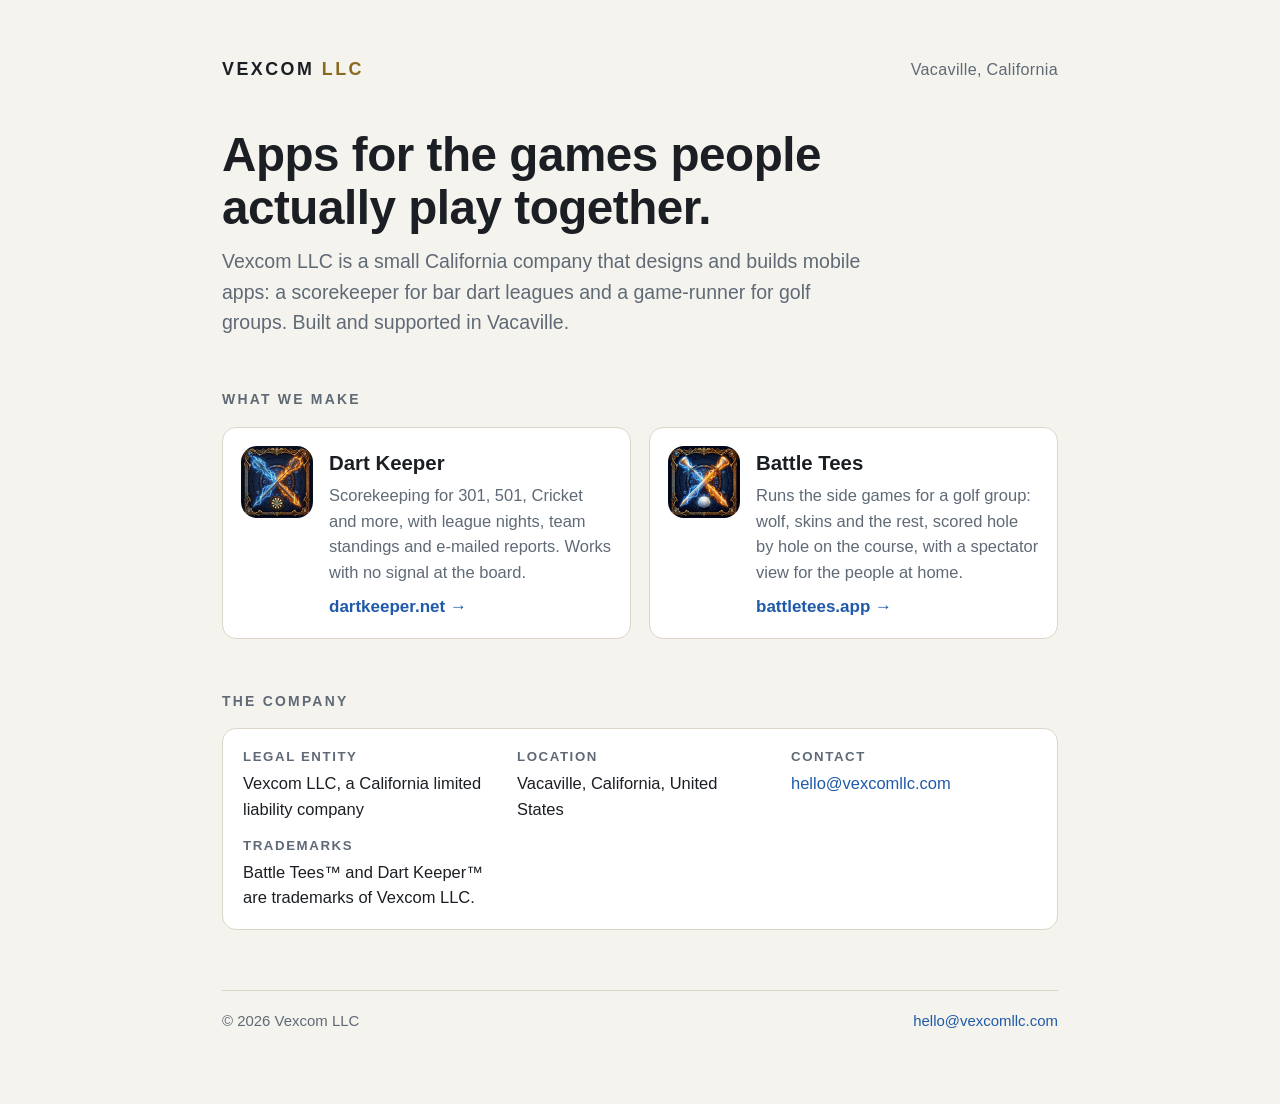
==== index.html @ 3ecfff46 "Vexcom LLC one-page site: company, Dart Keeper, Battle Tees, contact" ====
<!doctype html>
<html lang="en">
<head>
<meta charset="utf-8">
<meta name="viewport" content="width=device-width, initial-scale=1">
<title>Vexcom LLC</title>
<meta name="description" content="Vexcom LLC is a California company in Vacaville that builds mobile apps for people who play: Dart Keeper for dart leagues and Battle Tees for golf groups.">
<link rel="canonical" href="https://vexcomllc.com/">
<meta property="og:title" content="Vexcom LLC">
<meta property="og:description" content="Makers of Dart Keeper and Battle Tees. Vacaville, California.">
<meta property="og:url" content="https://vexcomllc.com/">
<meta property="og:type" content="website">
<link rel="icon" href="[data-uri]">
<style>
  :root{
    --ground:#0f1216; --surface:#171c22; --line:#2a323c; --ink:#e9edf1; --muted:#9aa6b3;
    --accent:#e0b45a; --link:#8fc1ff;
    color-scheme: dark light;
  }
  @media (prefers-color-scheme: light){
    :root{ --ground:#f5f3ee; --surface:#ffffff; --line:#dcd6c8; --ink:#1b1f24; --muted:#5f6a76; --accent:#8a6a1e; --link:#1f5aa8; }
  }
  *{box-sizing:border-box}
  html,body{margin:0;background:var(--ground);color:var(--ink);font:17px/1.55 -apple-system,BlinkMacSystemFont,"Segoe UI",Inter,Helvetica,Arial,sans-serif;-webkit-font-smoothing:antialiased}
  a{color:var(--link);text-decoration:none}
  a:hover,a:focus-visible{text-decoration:underline}
  a:focus-visible{outline:2px solid var(--accent);outline-offset:3px;border-radius:4px}
  main{max-width:880px;margin:0 auto;padding:56px 22px 72px}
  header{display:flex;align-items:baseline;justify-content:space-between;gap:16px;flex-wrap:wrap}
  .wordmark{font-weight:800;letter-spacing:.14em;font-size:1.05rem;text-transform:uppercase}
  .wordmark span{color:var(--accent)}
  .place{color:var(--muted);font-size:.95rem;letter-spacing:.02em}
  h1{font-size:clamp(1.9rem,4.5vw,2.8rem);line-height:1.12;margin:44px 0 12px;letter-spacing:-.01em;text-wrap:balance}
  .lede{font-size:1.15rem;color:var(--muted);max-width:60ch;margin:0}
  section{margin-top:52px}
  h2{font-size:.82rem;letter-spacing:.16em;text-transform:uppercase;color:var(--muted);margin:0 0 16px;font-weight:700}
  .apps{display:grid;grid-template-columns:1fr 1fr;gap:18px}
  .app{display:grid;grid-template-columns:72px 1fr;gap:16px;align-items:start;background:var(--surface);border:1px solid var(--line);border-radius:14px;padding:18px;color:inherit}
  .app:hover,.app:focus-visible{text-decoration:none;border-color:var(--accent)}
  .app img{width:72px;height:72px;border-radius:16px;display:block}
  .app h3{margin:2px 0 4px;font-size:1.2rem}
  .app p{margin:0 0 8px;color:var(--muted);font-size:.97rem}
  .app .go{font-weight:600;color:var(--link)}
  .facts{display:grid;grid-template-columns:repeat(auto-fit,minmax(200px,1fr));gap:14px 28px;background:var(--surface);border:1px solid var(--line);border-radius:14px;padding:18px 20px}
  .facts div{font-size:.97rem}
  .facts b{display:block;font-size:.78rem;letter-spacing:.12em;text-transform:uppercase;color:var(--muted);margin-bottom:3px;font-weight:700}
  footer{margin-top:60px;padding-top:18px;border-top:1px solid var(--line);color:var(--muted);font-size:.88rem;display:flex;justify-content:space-between;gap:12px;flex-wrap:wrap}
  @media (max-width:640px){ .apps{grid-template-columns:1fr} main{padding-top:40px} }
</style>
</head>
<body>
<main>
  <header>
    <div class="wordmark">Vexcom <span>LLC</span></div>
    <div class="place">Vacaville, California</div>
  </header>

  <h1>Apps for the games people actually play together.</h1>
  <p class="lede">Vexcom LLC is a small California company that designs and builds mobile apps: a scorekeeper for bar dart leagues and a game-runner for golf groups. Built and supported in Vacaville.</p>

  <section aria-labelledby="apps">
    <h2 id="apps">What we make</h2>
    <div class="apps">
      <a class="app" href="https://dartkeeper.net">
        <img src="dartkeeper-256.png" alt="" width="72" height="72">
        <div>
          <h3>Dart Keeper</h3>
          <p>Scorekeeping for 301, 501, Cricket and more, with league nights, team standings and e-mailed reports. Works with no signal at the board.</p>
          <span class="go">dartkeeper.net →</span>
        </div>
      </a>
      <a class="app" href="https://battletees.app">
        <img src="battletees-256.png" alt="" width="72" height="72">
        <div>
          <h3>Battle Tees</h3>
          <p>Runs the side games for a golf group: wolf, skins and the rest, scored hole by hole on the course, with a spectator view for the people at home.</p>
          <span class="go">battletees.app →</span>
        </div>
      </a>
    </div>
  </section>

  <section aria-labelledby="company">
    <h2 id="company">The company</h2>
    <div class="facts">
      <div><b>Legal entity</b>Vexcom LLC, a California limited liability company</div>
      <div><b>Location</b>Vacaville, California, United States</div>
      <div><b>Contact</b><a href="mailto:hello@vexcomllc.com">hello@vexcomllc.com</a></div>
      <div><b>Trademarks</b>Battle Tees™ and Dart Keeper™ are trademarks of Vexcom LLC.</div>
    </div>
  </section>

  <footer>
    <div>© 2026 Vexcom LLC</div>
    <div><a href="mailto:hello@vexcomllc.com">hello@vexcomllc.com</a></div>
  </footer>
</main>
</body>
</html>
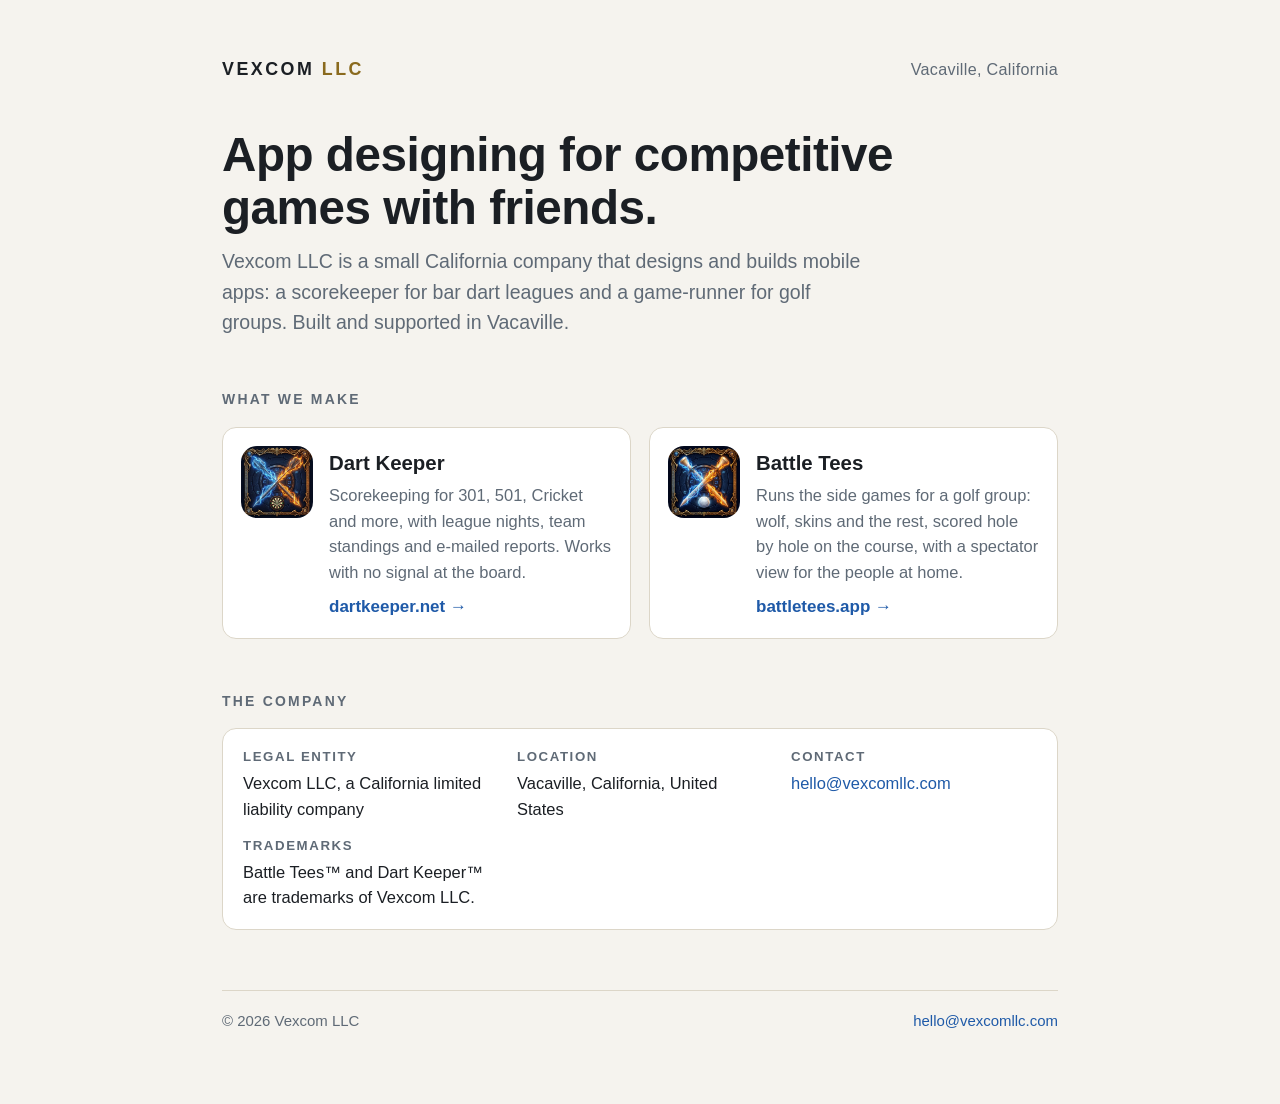
==== commit 2ee0a900: "Header: App designing for competitive games with friends" ====
--- a/index.html
+++ b/index.html
@@ -7,7 +7,7 @@
 <meta name="description" content="Vexcom LLC is a California company in Vacaville that builds mobile apps for people who play: Dart Keeper for dart leagues and Battle Tees for golf groups.">
 <link rel="canonical" href="https://vexcomllc.com/">
 <meta property="og:title" content="Vexcom LLC">
-<meta property="og:description" content="Makers of Dart Keeper and Battle Tees. Vacaville, California.">
+<meta property="og:description" content="App designing for competitive games with friends. Makers of Dart Keeper and Battle Tees. Vacaville, California.">
 <meta property="og:url" content="https://vexcomllc.com/">
 <meta property="og:type" content="website">
 <link rel="icon" href="[data-uri]">
@@ -55,7 +55,7 @@
     <div class="place">Vacaville, California</div>
   </header>
 
-  <h1>Apps for the games people actually play together.</h1>
+  <h1>App designing for competitive games with friends.</h1>
   <p class="lede">Vexcom LLC is a small California company that designs and builds mobile apps: a scorekeeper for bar dart leagues and a game-runner for golf groups. Built and supported in Vacaville.</p>
 
   <section aria-labelledby="apps">
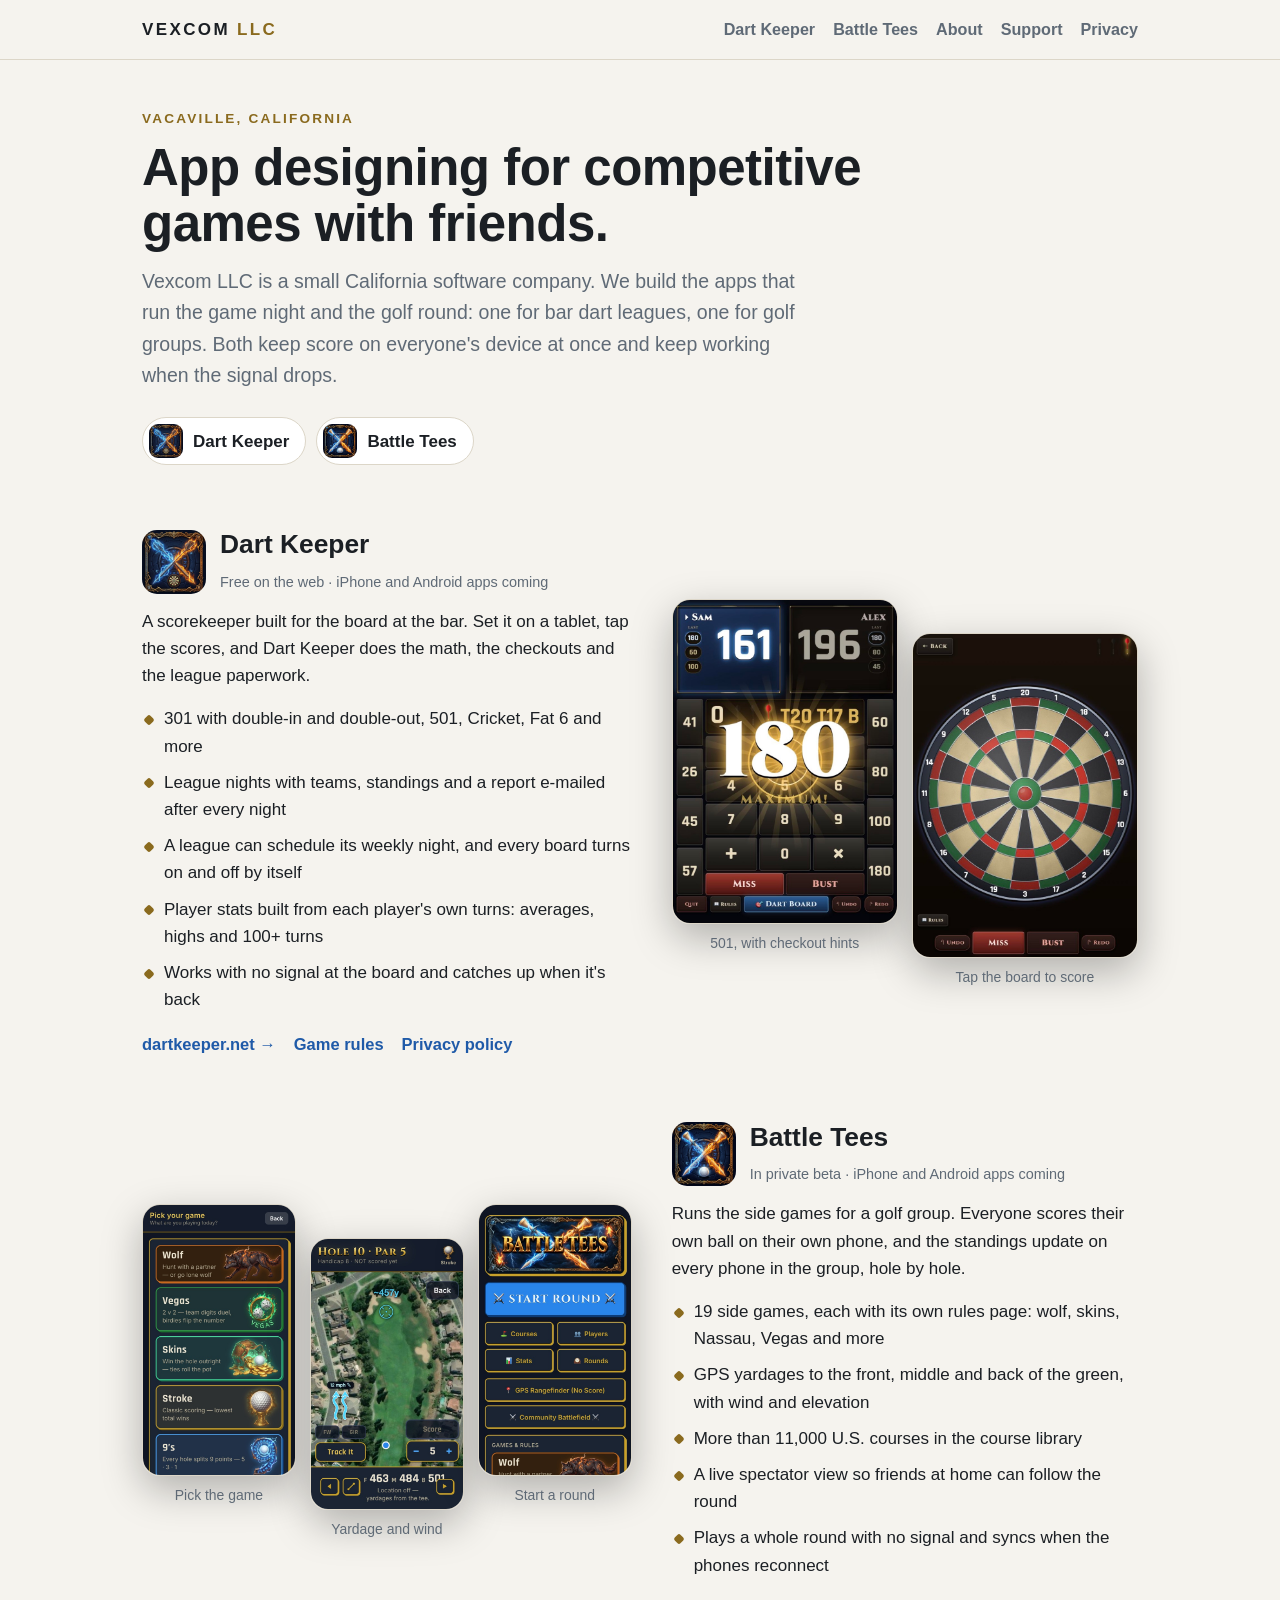
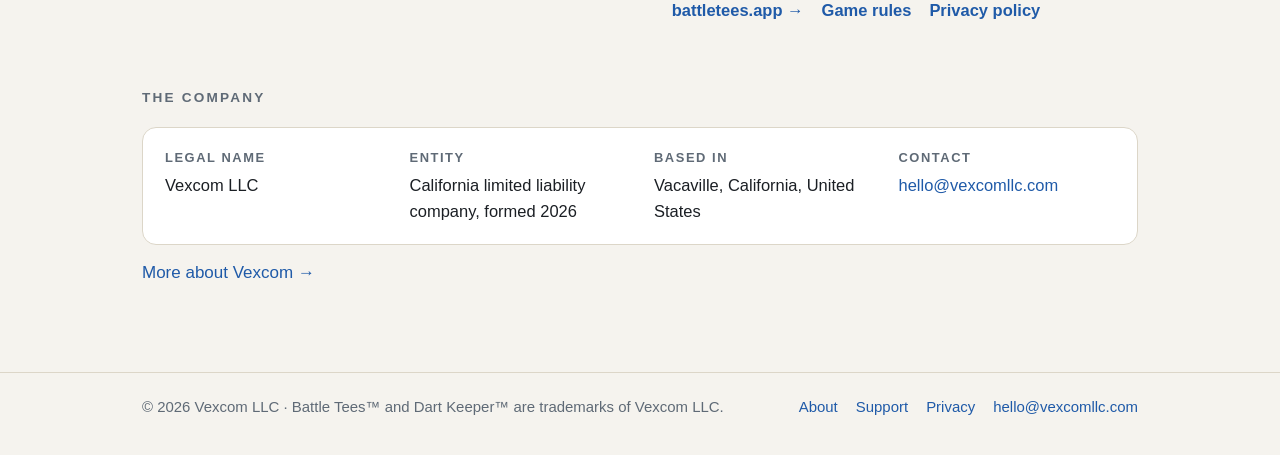
==== commit 7ec4d649: "vexcomllc.com becomes a full company site: home, about, support, privacy Home now presents both apps" ====
--- a/index.html
+++ b/index.html
@@ -3,97 +3,121 @@
 <head>
 <meta charset="utf-8">
 <meta name="viewport" content="width=device-width, initial-scale=1">
-<title>Vexcom LLC</title>
-<meta name="description" content="Vexcom LLC is a California company in Vacaville that builds mobile apps for people who play: Dart Keeper for dart leagues and Battle Tees for golf groups.">
+<title>Vexcom LLC — apps for competitive games with friends</title>
+<meta name="description" content="Vexcom LLC is a California software company in Vacaville that builds Dart Keeper, a scorekeeper for bar dart leagues, and Battle Tees, a side-game app for golf groups.">
 <link rel="canonical" href="https://vexcomllc.com/">
 <meta property="og:title" content="Vexcom LLC">
 <meta property="og:description" content="App designing for competitive games with friends. Makers of Dart Keeper and Battle Tees. Vacaville, California.">
 <meta property="og:url" content="https://vexcomllc.com/">
 <meta property="og:type" content="website">
-<link rel="icon" href="[data-uri]">
-<style>
-  :root{
-    --ground:#0f1216; --surface:#171c22; --line:#2a323c; --ink:#e9edf1; --muted:#9aa6b3;
-    --accent:#e0b45a; --link:#8fc1ff;
-    color-scheme: dark light;
-  }
-  @media (prefers-color-scheme: light){
-    :root{ --ground:#f5f3ee; --surface:#ffffff; --line:#dcd6c8; --ink:#1b1f24; --muted:#5f6a76; --accent:#8a6a1e; --link:#1f5aa8; }
-  }
-  *{box-sizing:border-box}
-  html,body{margin:0;background:var(--ground);color:var(--ink);font:17px/1.55 -apple-system,BlinkMacSystemFont,"Segoe UI",Inter,Helvetica,Arial,sans-serif;-webkit-font-smoothing:antialiased}
-  a{color:var(--link);text-decoration:none}
-  a:hover,a:focus-visible{text-decoration:underline}
-  a:focus-visible{outline:2px solid var(--accent);outline-offset:3px;border-radius:4px}
-  main{max-width:880px;margin:0 auto;padding:56px 22px 72px}
-  header{display:flex;align-items:baseline;justify-content:space-between;gap:16px;flex-wrap:wrap}
-  .wordmark{font-weight:800;letter-spacing:.14em;font-size:1.05rem;text-transform:uppercase}
-  .wordmark span{color:var(--accent)}
-  .place{color:var(--muted);font-size:.95rem;letter-spacing:.02em}
-  h1{font-size:clamp(1.9rem,4.5vw,2.8rem);line-height:1.12;margin:44px 0 12px;letter-spacing:-.01em;text-wrap:balance}
-  .lede{font-size:1.15rem;color:var(--muted);max-width:60ch;margin:0}
-  section{margin-top:52px}
-  h2{font-size:.82rem;letter-spacing:.16em;text-transform:uppercase;color:var(--muted);margin:0 0 16px;font-weight:700}
-  .apps{display:grid;grid-template-columns:1fr 1fr;gap:18px}
-  .app{display:grid;grid-template-columns:72px 1fr;gap:16px;align-items:start;background:var(--surface);border:1px solid var(--line);border-radius:14px;padding:18px;color:inherit}
-  .app:hover,.app:focus-visible{text-decoration:none;border-color:var(--accent)}
-  .app img{width:72px;height:72px;border-radius:16px;display:block}
-  .app h3{margin:2px 0 4px;font-size:1.2rem}
-  .app p{margin:0 0 8px;color:var(--muted);font-size:.97rem}
-  .app .go{font-weight:600;color:var(--link)}
-  .facts{display:grid;grid-template-columns:repeat(auto-fit,minmax(200px,1fr));gap:14px 28px;background:var(--surface);border:1px solid var(--line);border-radius:14px;padding:18px 20px}
-  .facts div{font-size:.97rem}
-  .facts b{display:block;font-size:.78rem;letter-spacing:.12em;text-transform:uppercase;color:var(--muted);margin-bottom:3px;font-weight:700}
-  footer{margin-top:60px;padding-top:18px;border-top:1px solid var(--line);color:var(--muted);font-size:.88rem;display:flex;justify-content:space-between;gap:12px;flex-wrap:wrap}
-  @media (max-width:640px){ .apps{grid-template-columns:1fr} main{padding-top:40px} }
-</style>
+<meta property="og:image" content="https://vexcomllc.com/img/dk-501.jpg">
+<link rel="icon" href="/favicon.png">
+<link rel="stylesheet" href="/site.css">
+<script type="application/ld+json">
+{"@context":"https://schema.org","@type":"Organization","name":"Vexcom LLC","url":"https://vexcomllc.com/","email":"hello@vexcomllc.com","address":{"@type":"PostalAddress","addressLocality":"Vacaville","addressRegion":"CA","addressCountry":"US"},"brand":[{"@type":"Brand","name":"Dart Keeper","url":"https://dartkeeper.net/"},{"@type":"Brand","name":"Battle Tees","url":"https://battletees.app/"}]}
+</script>
+<!-- Cloudflare Web Analytics --><script defer src='https://static.cloudflareinsights.com/beacon.min.js' data-cf-beacon='{"token": "dcf5c0d834d0439ea2c20a7633e1a016"}'></script><!-- End Cloudflare Web Analytics -->
 </head>
 <body>
+<header class="bar">
+  <div class="bar-in">
+    <a class="wordmark" href="/">Vexcom <span>LLC</span></a>
+    <nav aria-label="Site">
+      <ul>
+        <li><a href="/#dart-keeper">Dart Keeper</a></li>
+        <li><a href="/#battle-tees">Battle Tees</a></li>
+        <li><a href="/about/">About</a></li>
+        <li><a href="/support/">Support</a></li>
+        <li><a href="/privacy/">Privacy</a></li>
+      </ul>
+    </nav>
+  </div>
+</header>
+
 <main>
-  <header>
-    <div class="wordmark">Vexcom <span>LLC</span></div>
-    <div class="place">Vacaville, California</div>
-  </header>
+  <p class="eyebrow">Vacaville, California</p>
+  <h1>App designing for competitive games with friends.</h1>
+  <p class="lede">Vexcom LLC is a small California software company. We build the apps that run the game night and the golf round: one for bar dart leagues, one for golf groups. Both keep score on everyone's device at once and keep working when the signal drops.</p>
+  <div class="jump">
+    <a href="#dart-keeper"><img src="/dartkeeper-256.png" alt="" width="34" height="34">Dart Keeper</a>
+    <a href="#battle-tees"><img src="/battletees-256.png" alt="" width="34" height="34">Battle Tees</a>
+  </div>
 
-  <h1>App designing for competitive games with friends.</h1>
-  <p class="lede">Vexcom LLC is a small California company that designs and builds mobile apps: a scorekeeper for bar dart leagues and a game-runner for golf groups. Built and supported in Vacaville.</p>
-
-  <section aria-labelledby="apps">
-    <h2 id="apps">What we make</h2>
-    <div class="apps">
-      <a class="app" href="https://dartkeeper.net">
-        <img src="dartkeeper-256.png" alt="" width="72" height="72">
-        <div>
-          <h3>Dart Keeper</h3>
-          <p>Scorekeeping for 301, 501, Cricket and more, with league nights, team standings and e-mailed reports. Works with no signal at the board.</p>
-          <span class="go">dartkeeper.net →</span>
-        </div>
-      </a>
-      <a class="app" href="https://battletees.app">
-        <img src="battletees-256.png" alt="" width="72" height="72">
-        <div>
-          <h3>Battle Tees</h3>
-          <p>Runs the side games for a golf group: wolf, skins and the rest, scored hole by hole on the course, with a spectator view for the people at home.</p>
-          <span class="go">battletees.app →</span>
-        </div>
-      </a>
+  <section id="dart-keeper" class="product" aria-labelledby="h-dk">
+    <div class="copy">
+      <div class="product-head">
+        <img src="/dartkeeper-256.png" alt="Dart Keeper app icon" width="64" height="64">
+        <div><h2 id="h-dk">Dart Keeper</h2><span class="status">Free on the web · iPhone and Android apps coming</span></div>
+      </div>
+      <p>A scorekeeper built for the board at the bar. Set it on a tablet, tap the scores, and Dart Keeper does the math, the checkouts and the league paperwork.</p>
+      <ul class="feats">
+        <li>301 with double-in and double-out, 501, Cricket, Fat 6 and more</li>
+        <li>League nights with teams, standings and a report e-mailed after every night</li>
+        <li>A league can schedule its weekly night, and every board turns on and off by itself</li>
+        <li>Player stats built from each player's own turns: averages, highs and 100+ turns</li>
+        <li>Works with no signal at the board and catches up when it's back</li>
+      </ul>
+      <div class="links">
+        <a href="https://dartkeeper.net/">dartkeeper.net →</a>
+        <a href="https://dartkeeper.net/rules/">Game rules</a>
+        <a href="https://dartkeeper.net/privacy/">Privacy policy</a>
+      </div>
+    </div>
+    <div class="shots">
+      <figure class="shot"><img src="/img/dk-501.jpg" alt="Dart Keeper scoring a 501 game: Sam on 161, Alex on 196 after a 180" width="695" height="1000" loading="lazy"><figcaption>501, with checkout hints</figcaption></figure>
+      <figure class="shot"><img src="/img/dk-board.jpg" alt="Dart Keeper's tap-to-score dartboard" width="695" height="1000" loading="lazy"><figcaption>Tap the board to score</figcaption></figure>
     </div>
   </section>
 
-  <section aria-labelledby="company">
-    <h2 id="company">The company</h2>
-    <div class="facts">
-      <div><b>Legal entity</b>Vexcom LLC, a California limited liability company</div>
-      <div><b>Location</b>Vacaville, California, United States</div>
-      <div><b>Contact</b><a href="mailto:hello@vexcomllc.com">hello@vexcomllc.com</a></div>
-      <div><b>Trademarks</b>Battle Tees™ and Dart Keeper™ are trademarks of Vexcom LLC.</div>
+  <section id="battle-tees" class="product flip" aria-labelledby="h-bt">
+    <div class="copy">
+      <div class="product-head">
+        <img src="/battletees-256.png" alt="Battle Tees app icon" width="64" height="64">
+        <div><h2 id="h-bt">Battle Tees</h2><span class="status">In private beta · iPhone and Android apps coming</span></div>
+      </div>
+      <p>Runs the side games for a golf group. Everyone scores their own ball on their own phone, and the standings update on every phone in the group, hole by hole.</p>
+      <ul class="feats">
+        <li>19 side games, each with its own rules page: wolf, skins, Nassau, Vegas and more</li>
+        <li>GPS yardages to the front, middle and back of the green, with wind and elevation</li>
+        <li>More than 11,000 U.S. courses in the course library</li>
+        <li>A live spectator view so friends at home can follow the round</li>
+        <li>Plays a whole round with no signal and syncs when the phones reconnect</li>
+      </ul>
+      <div class="links">
+        <a href="https://battletees.app/">battletees.app →</a>
+        <a href="https://battletees.app/rules/">Game rules</a>
+        <a href="https://battletees.app/privacy/">Privacy policy</a>
+      </div>
+    </div>
+    <div class="shots">
+      <figure class="shot"><img src="/img/bt-games.jpg" alt="Battle Tees game picker showing Wolf, Vegas, Skins, Stroke and 9's" width="562" height="1000" loading="lazy"><figcaption>Pick the game</figcaption></figure>
+      <figure class="shot"><img src="/img/bt-hole.jpg" alt="Battle Tees hole map with yardage to the green and wind arrows" width="562" height="1000" loading="lazy"><figcaption>Yardage and wind</figcaption></figure>
+      <figure class="shot"><img src="/img/bt-home.jpg" alt="Battle Tees home screen with Start Round" width="562" height="1000" loading="lazy"><figcaption>Start a round</figcaption></figure>
     </div>
   </section>
 
-  <footer>
-    <div>© 2026 Vexcom LLC</div>
-    <div><a href="mailto:hello@vexcomllc.com">hello@vexcomllc.com</a></div>
-  </footer>
+  <section aria-labelledby="h-co">
+    <p class="section-label" id="h-co">The company</p>
+    <dl class="facts">
+      <div><dt>Legal name</dt><dd>Vexcom LLC</dd></div>
+      <div><dt>Entity</dt><dd>California limited liability company, formed 2026</dd></div>
+      <div><dt>Based in</dt><dd>Vacaville, California, United States</dd></div>
+      <div><dt>Contact</dt><dd><a href="mailto:hello@vexcomllc.com">hello@vexcomllc.com</a></dd></div>
+    </dl>
+    <p class="muted" style="margin-top:14px"><a href="/about/">More about Vexcom →</a></p>
+  </section>
 </main>
+
+<footer>
+  <div class="foot-in">
+    <div>© 2026 Vexcom LLC · Battle Tees™ and Dart Keeper™ are trademarks of Vexcom LLC.</div>
+    <ul>
+      <li><a href="/about/">About</a></li>
+      <li><a href="/support/">Support</a></li>
+      <li><a href="/privacy/">Privacy</a></li>
+      <li><a href="mailto:hello@vexcomllc.com">hello@vexcomllc.com</a></li>
+    </ul>
+  </div>
+</footer>
 </body>
 </html>
--- a/site.css
+++ b/site.css
@@ -0,0 +1,91 @@
+:root{
+  --ground:#0f1216; --surface:#171c22; --surface2:#1d232b; --line:#2a323c; --ink:#e9edf1; --muted:#9aa6b3;
+  --accent:#e0b45a; --link:#8fc1ff;
+  color-scheme: dark light;
+}
+@media (prefers-color-scheme: light){
+  :root{ --ground:#f5f3ee; --surface:#ffffff; --surface2:#faf8f3; --line:#dcd6c8; --ink:#1b1f24; --muted:#5f6a76; --accent:#8a6a1e; --link:#1f5aa8; }
+}
+*{box-sizing:border-box}
+html,body{margin:0;background:var(--ground);color:var(--ink);font:17px/1.6 -apple-system,BlinkMacSystemFont,"Segoe UI",Inter,Helvetica,Arial,sans-serif;-webkit-font-smoothing:antialiased}
+a{color:var(--link);text-decoration:none}
+a:hover,a:focus-visible{text-decoration:underline}
+a:focus-visible{outline:2px solid var(--accent);outline-offset:3px;border-radius:4px}
+img{max-width:100%}
+
+.bar{border-bottom:1px solid var(--line)}
+.bar-in{max-width:1040px;margin:0 auto;padding:16px 22px;display:flex;align-items:center;justify-content:space-between;gap:12px 22px;flex-wrap:wrap}
+.wordmark{font-weight:800;letter-spacing:.14em;font-size:1rem;text-transform:uppercase;color:var(--ink)}
+.wordmark span{color:var(--accent)}
+.wordmark:hover{text-decoration:none}
+nav ul{list-style:none;margin:0;padding:0;display:flex;gap:4px 18px;flex-wrap:wrap}
+nav a{color:var(--muted);font-size:.95rem;font-weight:600}
+nav a[aria-current="page"]{color:var(--ink)}
+
+main{max-width:1040px;margin:0 auto;padding:48px 22px 72px}
+.narrow{max-width:760px}
+.eyebrow{font-size:.8rem;letter-spacing:.16em;text-transform:uppercase;color:var(--accent);font-weight:700;margin:0 0 10px}
+h1{font-size:clamp(2rem,4.6vw,3rem);line-height:1.1;margin:0 0 14px;letter-spacing:-.01em;text-wrap:balance}
+.lede{font-size:1.15rem;color:var(--muted);max-width:62ch;margin:0}
+h2{font-size:1.55rem;line-height:1.2;margin:0 0 10px;text-wrap:balance}
+h3{font-size:1.1rem;margin:0 0 6px}
+p{margin:0 0 14px}
+.muted{color:var(--muted)}
+section{margin-top:64px}
+.section-label{font-size:.8rem;letter-spacing:.16em;text-transform:uppercase;color:var(--muted);margin:0 0 18px;font-weight:700}
+
+/* hero app pills */
+.jump{display:flex;flex-wrap:wrap;gap:10px;margin-top:26px}
+.jump a{display:inline-flex;align-items:center;gap:10px;background:var(--surface);border:1px solid var(--line);border-radius:999px;padding:6px 16px 6px 6px;color:var(--ink);font-weight:600}
+.jump a:hover{text-decoration:none;border-color:var(--accent)}
+.jump img{width:34px;height:34px;border-radius:9px;display:block}
+
+/* product blocks */
+.product{display:grid;grid-template-columns:minmax(0,1.05fr) minmax(0,1fr);gap:40px;align-items:center;scroll-margin-top:24px}
+.product.flip .copy{order:2}
+.product-head{display:flex;align-items:center;gap:14px;margin-bottom:14px}
+.product-head img{width:64px;height:64px;border-radius:15px;display:block}
+.product-head .status{display:block;font-size:.85rem;color:var(--muted);font-weight:500}
+.feats{list-style:none;margin:16px 0 18px;padding:0;display:grid;gap:9px}
+.feats li{padding-left:22px;position:relative;color:var(--ink)}
+.feats li::before{content:"";position:absolute;left:3px;top:.62em;width:8px;height:8px;border-radius:2px;background:var(--accent);transform:rotate(45deg)}
+.links{display:flex;flex-wrap:wrap;gap:8px 18px;font-weight:600;font-size:.97rem}
+.shots{display:flex;gap:14px;justify-content:center;align-items:flex-start}
+.shot{flex:1 1 0;min-width:0;max-width:240px;margin:0}
+.shot img{display:block;width:100%;height:auto;border-radius:18px;border:1px solid var(--line);box-shadow:0 14px 40px rgba(0,0,0,.28)}
+.shot:nth-child(2){margin-top:34px}
+.shot figcaption{font-size:.82rem;color:var(--muted);text-align:center;margin-top:8px}
+
+/* principles + facts */
+.grid3{display:grid;grid-template-columns:repeat(3,minmax(0,1fr));gap:18px}
+.card{background:var(--surface);border:1px solid var(--line);border-radius:14px;padding:20px}
+.card p:last-child{margin-bottom:0}
+.facts{display:grid;grid-template-columns:repeat(auto-fit,minmax(190px,1fr));gap:16px 28px;background:var(--surface);border:1px solid var(--line);border-radius:14px;padding:20px 22px;margin:0}
+.facts div{font-size:.97rem;margin:0}
+.facts dt{font-size:.76rem;letter-spacing:.12em;text-transform:uppercase;color:var(--muted);margin-bottom:3px;font-weight:700}
+.facts dd{margin:0}
+
+/* support / privacy */
+.table-wrap{overflow-x:auto}
+table{border-collapse:collapse;width:100%;font-size:.97rem}
+th,td{text-align:left;vertical-align:top;padding:12px 14px;border-bottom:1px solid var(--line)}
+th{font-size:.78rem;letter-spacing:.12em;text-transform:uppercase;color:var(--muted);font-weight:700}
+.prose h2{font-size:1.25rem;margin-top:34px}
+.prose ul{padding-left:1.2em;margin:0 0 14px}
+.prose li{margin-bottom:6px}
+.updated{font-size:.9rem;color:var(--muted)}
+
+footer{border-top:1px solid var(--line)}
+.foot-in{max-width:1040px;margin:0 auto;padding:22px 22px 36px;display:flex;justify-content:space-between;gap:12px 24px;flex-wrap:wrap;color:var(--muted);font-size:.88rem}
+.foot-in ul{list-style:none;margin:0;padding:0;display:flex;gap:6px 18px;flex-wrap:wrap}
+
+@media (max-width:820px){
+  .product,.product.flip{grid-template-columns:1fr;gap:26px}
+  .product.flip .copy{order:0}
+  .grid3{grid-template-columns:1fr}
+}
+@media (max-width:520px){
+  main{padding-top:34px}
+  .shot:nth-child(2){margin-top:20px}
+  .shots{gap:10px}
+}
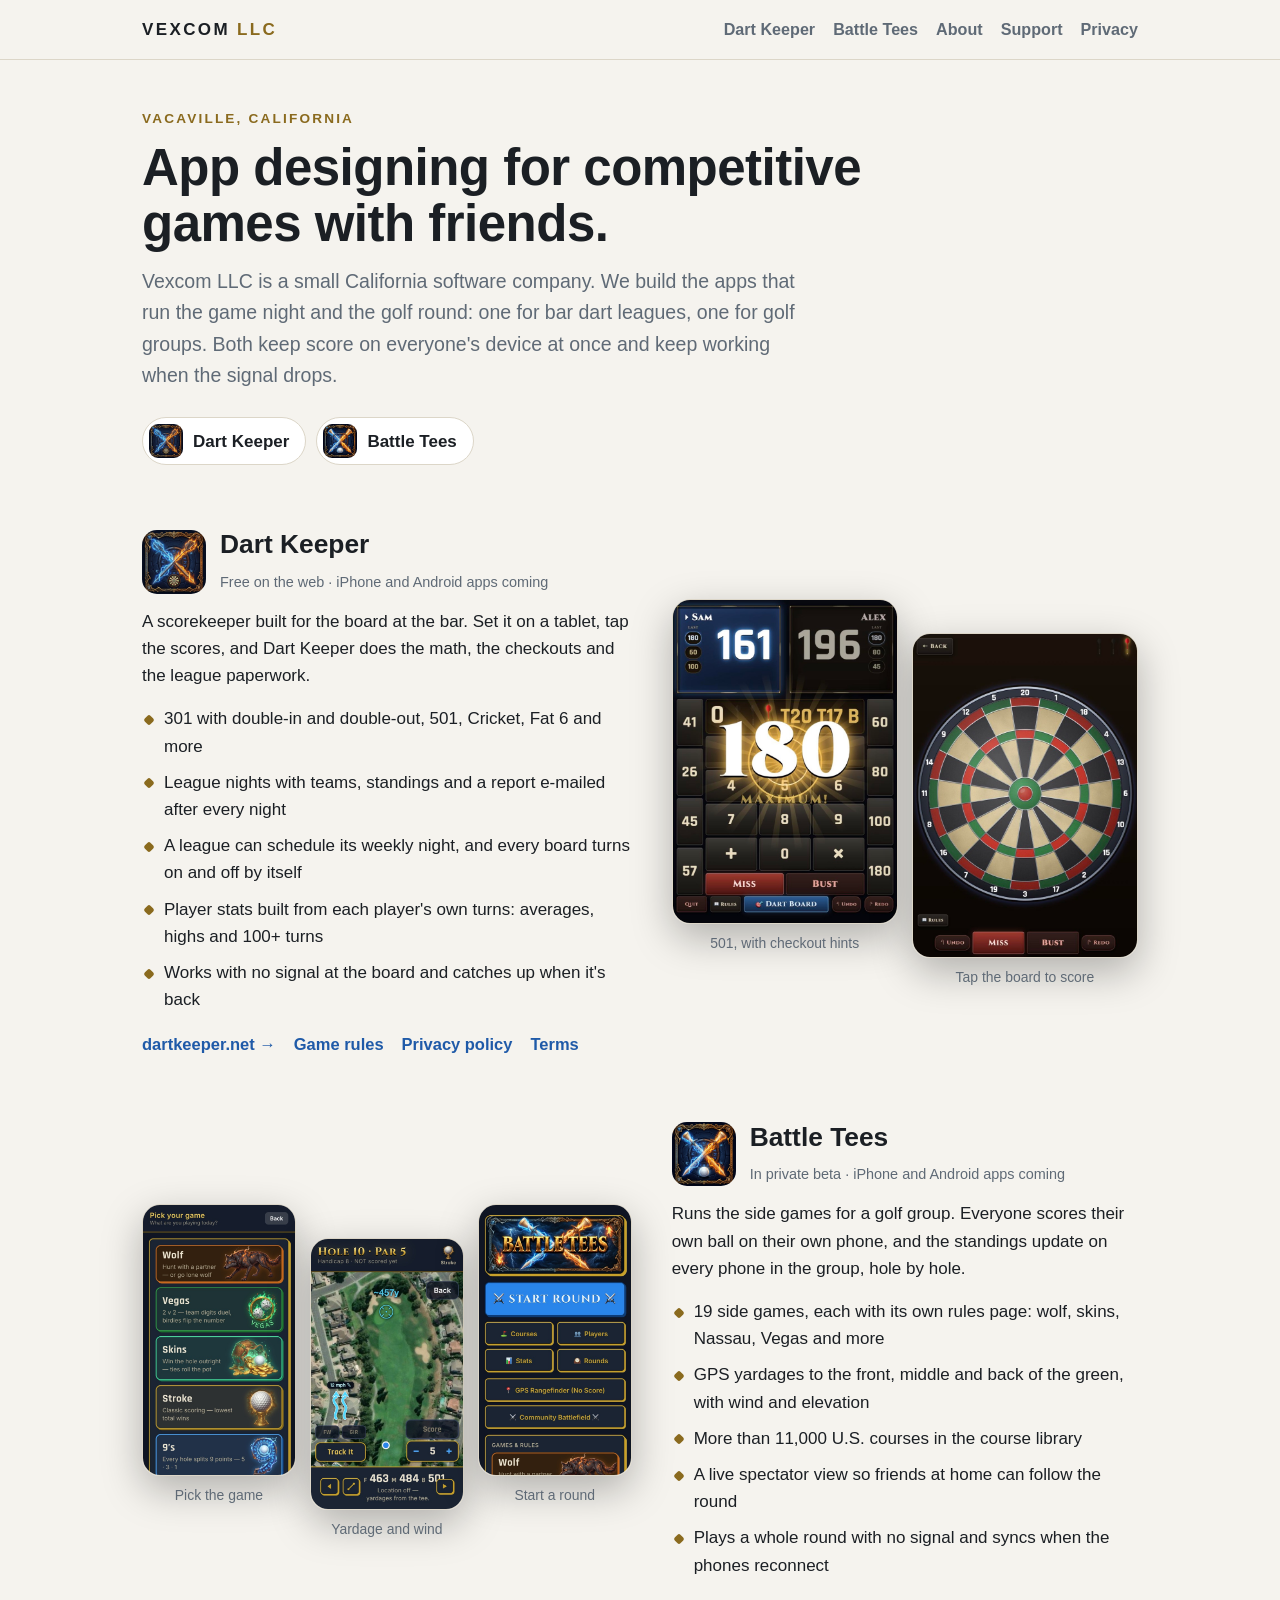
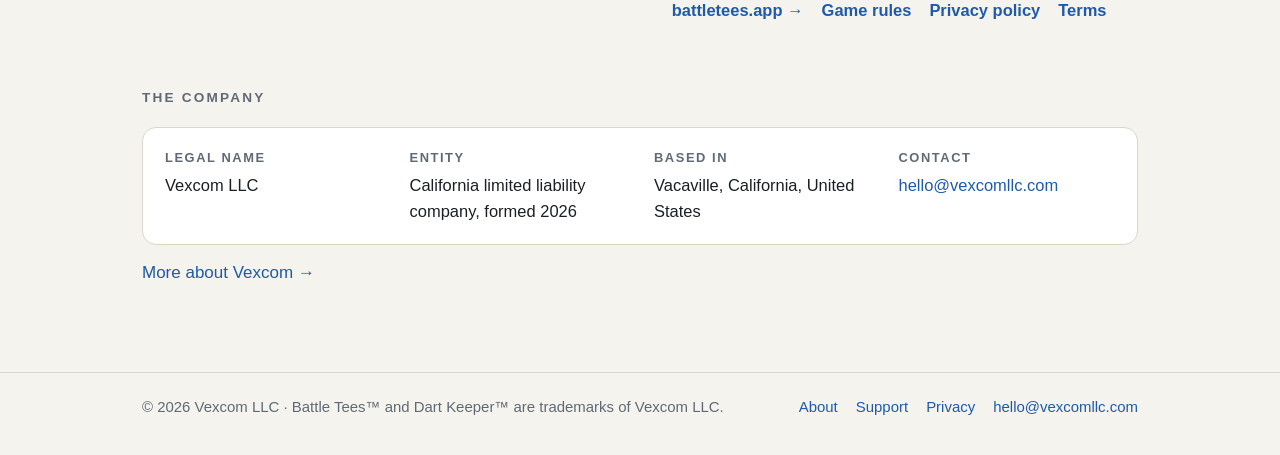
==== commit fe4c9b43: "Links to the Terms of Service beside every Privacy link (footer, privacy and delete pages; vexcomllc" ====
--- a/index.html
+++ b/index.html
@@ -60,7 +60,7 @@
       <div class="links">
         <a href="https://dartkeeper.net/">dartkeeper.net →</a>
         <a href="https://dartkeeper.net/rules/">Game rules</a>
-        <a href="https://dartkeeper.net/privacy/">Privacy policy</a>
+        <a href="https://dartkeeper.net/privacy/">Privacy policy</a> <a href="https://dartkeeper.net/terms/">Terms</a>
       </div>
     </div>
     <div class="shots">
@@ -86,7 +86,7 @@
       <div class="links">
         <a href="https://battletees.app/">battletees.app →</a>
         <a href="https://battletees.app/rules/">Game rules</a>
-        <a href="https://battletees.app/privacy/">Privacy policy</a>
+        <a href="https://battletees.app/privacy/">Privacy policy</a> <a href="https://battletees.app/terms/">Terms</a>
       </div>
     </div>
     <div class="shots">
